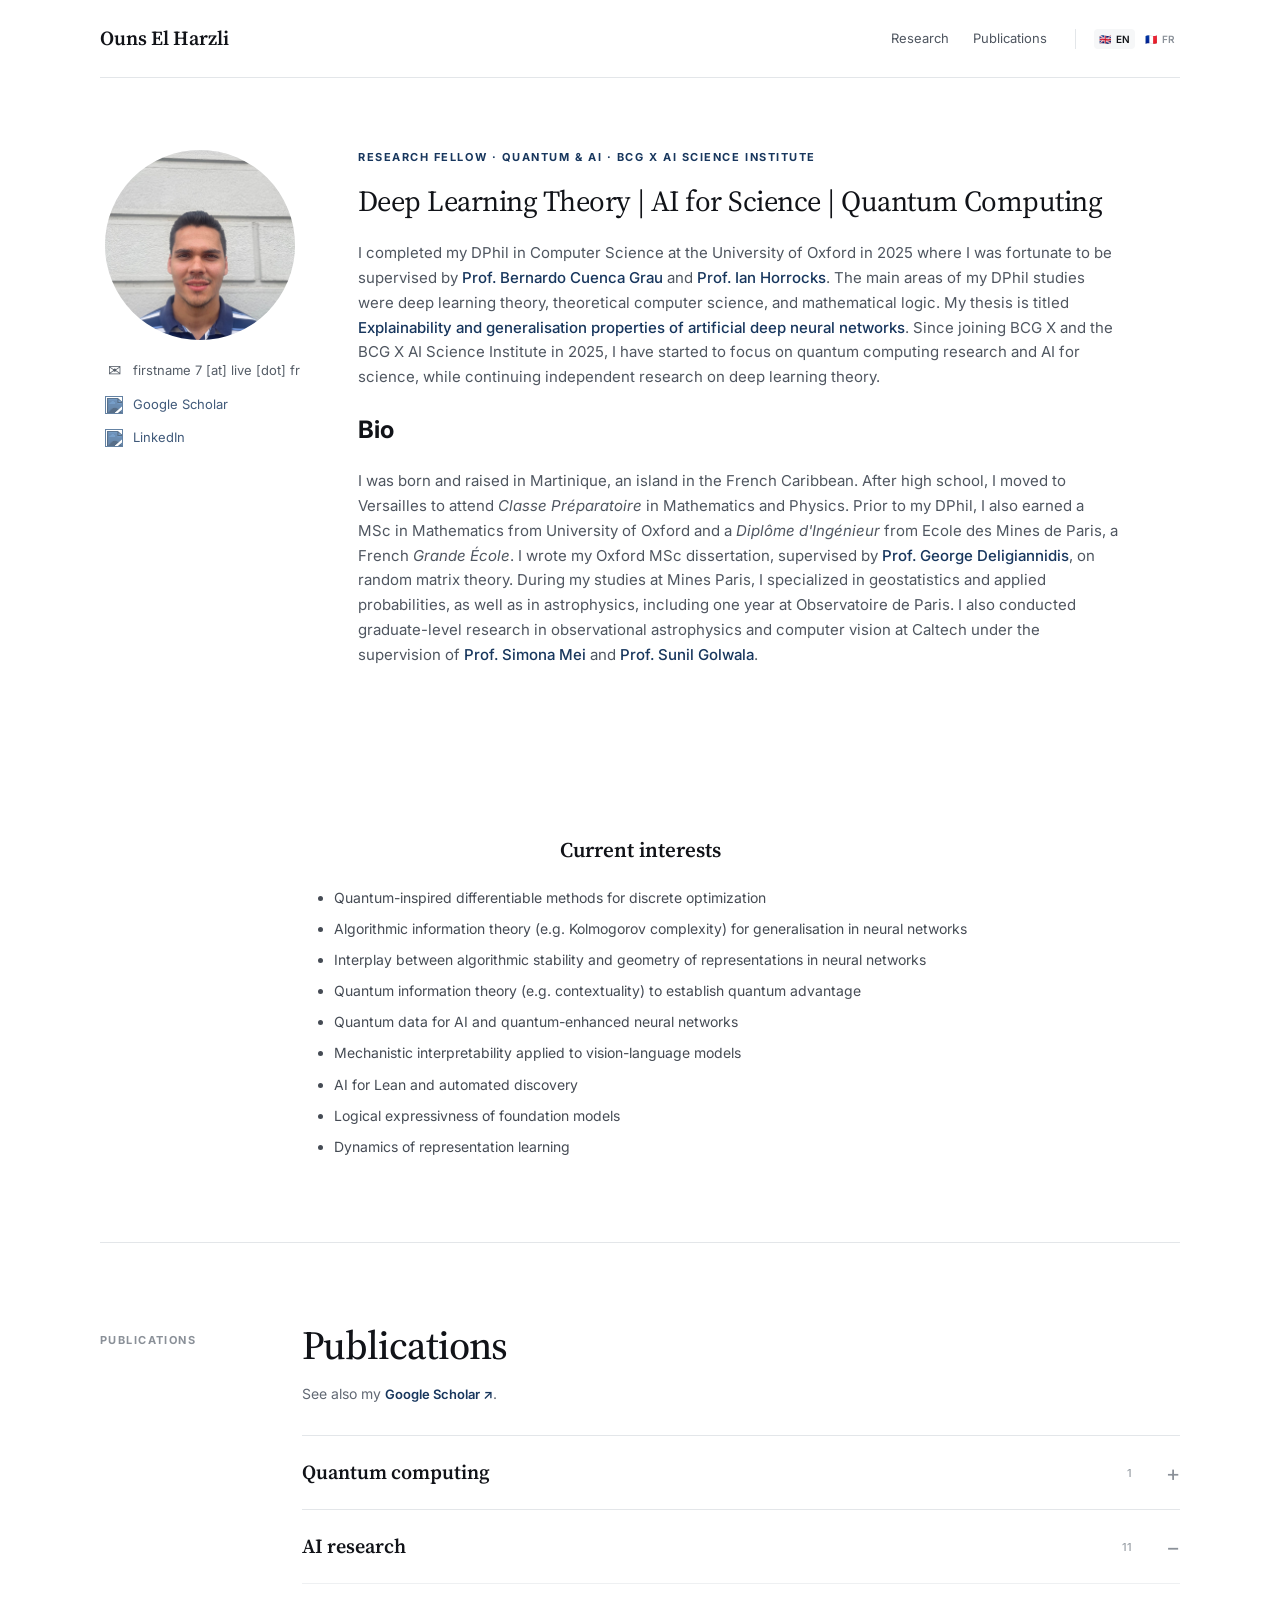
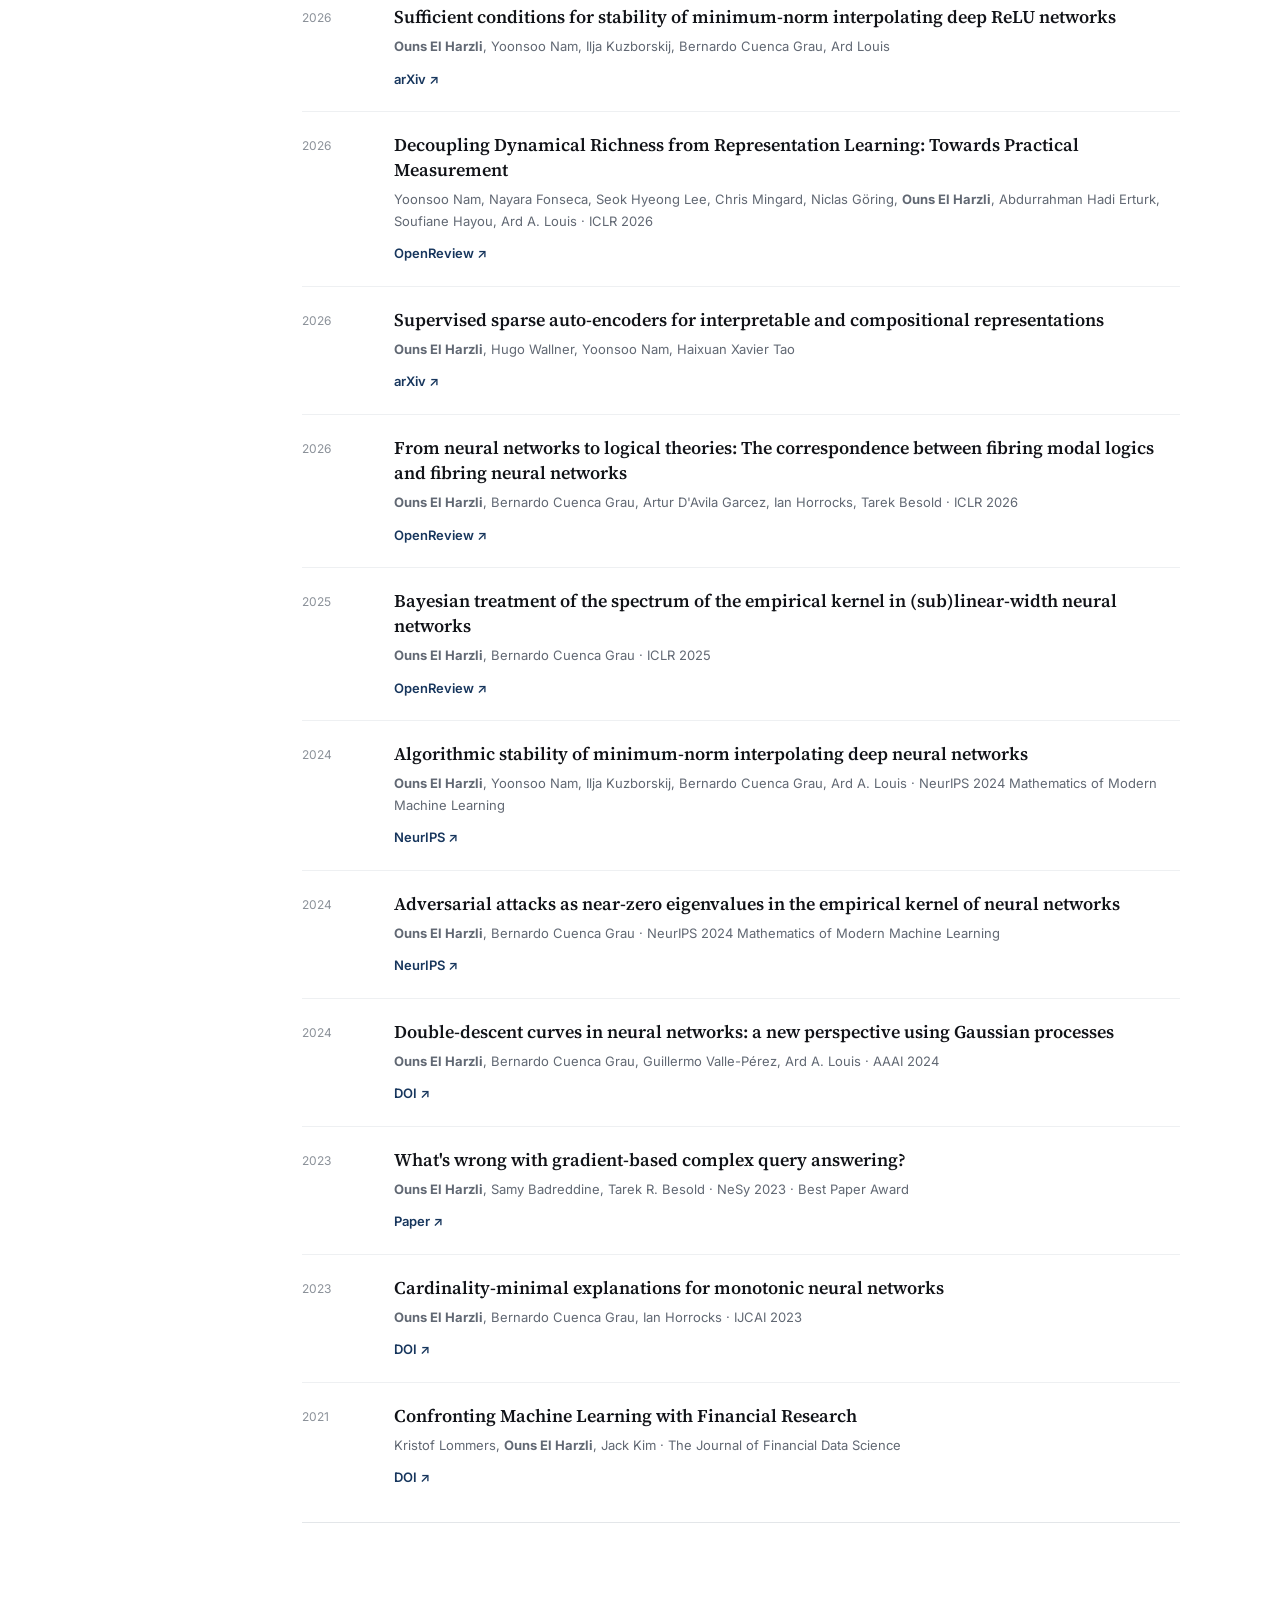
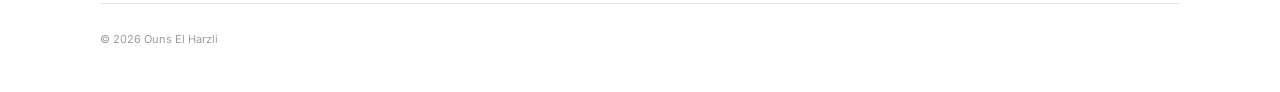
==== index.html @ 4c629fa9 "Rename index_with_bio_section.html to index.html" ====
<!DOCTYPE html>

<html lang="en">
<head>
<meta charset="utf-8"/><meta content="width=device-width,initial-scale=1" name="viewport"/>
<meta content="Ouns El Harzli — research in deep learning theory, AI for science, and quantum computing." name="description"/>
<title>Ouns El Harzli — Research</title>
<link href="https://fonts.googleapis.com" rel="preconnect"/><link crossorigin="" href="https://fonts.gstatic.com" rel="preconnect"/>
<link href="https://fonts.googleapis.com/css2?family=Inter:wght@400;500;600;700&amp;family=Source+Serif+4:opsz,wght@8..60,500;8..60,600&amp;display=swap" rel="stylesheet"/>
<link href="assets/style.css" rel="stylesheet"/>
<style>
/* Small fixes that preserve the existing site layout */
.profile-contact.email-row {
  white-space: nowrap;
}
.profile-contact.email-row span:last-child {
  white-space: nowrap;
}
</style><style>#research.section{border-top:none!important;border-bottom:none!important}
#research{display:block!important;text-align:center}
#research .section-label{display:none}
#research .bucket-block{width:min(760px,100%);margin:0 auto;padding:0;border-top:none!important;border-bottom:none!important}
#research .bucket-block h3{text-align:center;margin-left:auto;margin-right:auto}
#research .bucket-list{display:inline-block;text-align:left;margin-left:auto;margin-right:auto}</style></head>
<body>
<header class="site-header">
<a class="brand" href="#top">Ouns El Harzli</a>
<div class="header-right">
<nav aria-label="Main navigation">
<a data-en="Research" data-fr="Recherche" href="#research">Research</a>
<a data-en="Publications" data-fr="Publications" href="#publications">Publications</a>
</nav>
<div aria-label="Language" class="language-toggle">
<button aria-label="English" class="lang active" data-lang="en">🇬🇧 <span>EN</span></button>
<button aria-label="Français" class="lang" data-lang="fr">🇫🇷 <span>FR</span></button>
</div>
</div>
</header>
<main id="top">
<section class="hero wrap">
<aside class="profile-column">
<figure class="portrait"><img alt="Portrait of Ouns El Harzli" src="assets/profile.jpg"/></figure>
<div aria-label="Contact and profiles" class="profile-links">
<!-- EDIT: replace the placeholder below with your email address. It is plain text, not a link. -->
<div class="profile-contact email-row"><span aria-hidden="true" class="contact-icon">✉</span><span>firstname 7 [at] live [dot] fr</span></div>
<a aria-label="Google Scholar" class="profile-contact" href="https://scholar.google.com/citations?user=SEVJwAkAAAAJ&amp;hl=en" rel="noopener" target="_blank">
<img alt="" src="https://upload.wikimedia.org/wikipedia/commons/c/c7/Google_Scholar_logo.svg"/><span>Google Scholar</span>
</a>
<a aria-label="LinkedIn" class="profile-contact" href="https://www.linkedin.com/in/ouns-el-harzli-82b911133/" rel="noopener" target="_blank">
<img alt="" src="https://upload.wikimedia.org/wikipedia/commons/8/81/LinkedIn_icon.svg"/><span>LinkedIn</span>
</a>
</div>
</aside>
<div class="hero-copy">
<p class="eyebrow" data-en="Research Fellow · Quantum &amp; AI · BCG X AI Science Institute" data-fr="Chercheur · Informatique quantique &amp; IA · BCG X AI Science Institute">Research Fellow · BCG X AI Science Institute</p>
<p class="lead" data-en="Deep Learning Theory | AI for Science | Quantum Computing" data-fr="Théorie des réseaux de neurones artificiels | IA scientifique | Informatique quantique">Research in deep learning theory, AI for science, and quantum computing.</p>
<p data-en="I completed my DPhil in Computer Science at the University of Oxford in 2025 where I was fortunate to be supervised by  &lt;a href='https://www.cs.ox.ac.uk/people/bernardo.cuencagrau/' target='_blank' rel='noopener'&gt;Prof. Bernardo Cuenca Grau&lt;/a&gt; and &lt;a href='https://www.cs.ox.ac.uk/ian.horrocks/' target='_blank' rel='noopener'&gt;Prof. Ian Horrocks&lt;/a&gt;. The main areas of my DPhil studies were deep learning theory, theoretical computer science, and mathematical logic. My thesis is titled &lt;a href='https://ora.ox.ac.uk/objects/uuid:e111a446-5097-4e60-9961-e91d901b1269' target='_blank' rel='noopener'&gt;Explainability and generalisation properties of artificial deep neural networks&lt;/a&gt;. Since joining BCG X and the BCG X AI Science Institute in 2025, I have started to focus on quantum computing research and AI for science, while continuing independent research on deep learning theory." data-fr="Je suis Ingénieur de l'Ecole des Mines de Paris et docteur en informatique théorique de l'université d'Oxford, où mes recherches ont porté sur la théorie de l'appprentissage profond, la complexité algorithmique et la logique mathématique, sous la direction du &lt;a href='https://www.cs.ox.ac.uk/people/bernardo.cuencagrau/' target='_blank' rel='noopener'&gt;Prof. Bernardo Cuenca Grau&lt;/a&gt; et du &lt;a href='https://www.cs.ox.ac.uk/ian.horrocks/' target='_blank' rel='noopener'&gt;Prof. Ian Horrocks&lt;/a&gt;. Ma thèse de doctorat s'intitule &lt;a href='https://ora.ox.ac.uk/objects/uuid:e111a446-5097-4e60-9961-e91d901b1269' target='_blank' rel='noopener'&gt;&lt;em&gt;Explainability and generalisation properties of artificial deep neural networks&lt;/em&gt;&lt;/a&gt;. Depuis que j'ai rejoint BCG X et le BCG X AI Science Institute en 2025, mes recherches se concentrent sur l'informatique quantique et l'intelligence artificielle scientifique, tout en poursuivant indépendamment des travaux en théorie des réseaux de neurones artificiels.">I completed my DPhil in Computer Science at the University of Oxford in 2025 where I was fortunate to be supervised by  <a href="https://www.cs.ox.ac.uk/people/bernardo.cuencagrau/" rel="noopener" target="_blank">Prof. Bernardo Cuenca Grau</a> and <a href="https://www.cs.ox.ac.uk/ian.horrocks/" rel="noopener" target="_blank">Prof. Ian Horrocks</a>. The main areas of my DPhil studies were deep learning theory, theoretical computer science, and mathematical logic. My thesis is titled <a href="https://ora.ox.ac.uk/objects/uuid:e111a446-5097-4e60-9961-e91d901b1269" rel="noopener" target="_blank">Explainability and generalisation properties of artificial deep neural networks</a>. Since joining BCG X and the BCG X AI Science Institute in 2025, I have started to focus on quantum computing research and AI for science, while continuing independent research on deep learning theory.</p><h2 data-en="Bio" data-fr="Bio">Bio</h2><p data-en="I was born and raised in Martinique, an island in the French Caribbean. After high school, I moved to Versailles to attend &lt;em&gt;Classe Préparatoire&lt;/em&gt; in Mathematics and Physics. Prior to my DPhil, I also earned a MSc in Mathematics from University of Oxford and a &lt;em&gt;Diplôme d'Ingénieur&lt;/em&gt; from Ecole des Mines de Paris, a French &lt;em&gt;Grande École&lt;/em&gt;. I wrote my Oxford MSc dissertation, supervised by &lt;a href='https://ziorzis.github.io/' target='_blank' rel='noopener'&gt;Prof. George Deligiannidis&lt;/a&gt;, on random matrix theory. During my studies at Mines Paris, I specialized in geostatistics and applied probabilities, as well as in astrophysics, including one year at Observatoire de Paris. I also conducted graduate-level research in observational astrophysics and computer vision at Caltech under the supervision of &lt;a href='https://inspirehep.net/authors/1025346' target='_blank' rel='noopener'&gt;Prof. Simona Mei&lt;/a&gt; and &lt;a href='https://www.pma.caltech.edu/people/sunil-golwala' target='_blank' rel='noopener'&gt;Prof. Sunil Golwala&lt;/a&gt;." data-fr="Je suis né et j'ai grandi en Martinique. Après le bac, j'ai quitté la Martinique pour Versailles où je suis passé par la classe préparatoire MP* (Mathématiques-Physique) du Lycée Sainte-Geneviève, menant à mon admission à l'Ecole des Mines de Paris. Avant mes études de doctorat, j'ai également obtenu un master en mathématiques de l'université d'Oxford. Ma dissertation de master, écrite sous la supervision du &lt;a href='https://ziorzis.github.io/' target='_blank' rel='noopener'&gt;Prof. George Deligiannidis&lt;/a&gt;, portait sur la théorie des matrices aléatoires. Pendant mes études aux Mines, je me suis spécialisé en géostatistique et probabilités appliquées, ainsi qu'en astrophysique, au cours d'une année à l'Observatoire de Paris. J'ai également effectué un semestre de recherche en astrophysique observationnelle et vision par ordinateur sous la supervision du &lt;a href='https://inspirehep.net/authors/1025346' target='_blank' rel='noopener'&gt;Prof. Simona Mei&lt;/a&gt; et du &lt;a href='https://www.pma.caltech.edu/people/sunil-golwala' target='_blank' rel='noopener'&gt;Prof. Sunil Golwala&lt;/a&gt;.">Prior to my DPhil, I earned a MSc in Mathematics from University of Oxford and a <em>Diplôme d'Ingénieur</em> from Ecole des Mines de Paris, a French <em>Grande École</em>, after attending <em>Classe Préparatoire</em> in Mathematics and Physics. I wrote my Oxford MSc dissertation, supervised by <a href="https://ziorzis.github.io/" rel="noopener" target="_blank">Prof. George Deligiannidis</a>, on random matrix theory. During my studies at Mines Paris, I specialized in geostatistics and applied probabilities under the supervision of <a href="http://hans.wackernagel.free.fr/" rel="noopener" target="_blank">Prof. Hans Wackernagel</a>, as well as in astrophysics, including one year at Observatoire de Paris. I also conducted graduate-level research in observational astrophysics and computer vision at Caltech under the supervision of <a href="https://inspirehep.net/authors/1025346" rel="noopener" target="_blank">Prof. Simona Mei</a> and <a href="https://www.pma.caltech.edu/people/sunil-golwala" rel="noopener" target="_blank">Prof. Sunil Golwala</a>.</p>
</div>
</section>
<section class="wrap section" id="research">
<div class="section-label" data-en="Research" data-fr="Recherche">Research</div>
<div class="bucket-block"><h3 data-en="Current interests" data-fr="Intérêts actuels">Current interests</h3>
<!-- EDIT: add/remove <li> items. Put English in data-en and French in data-fr. -->
<ul class="bucket-list"><li data-en="Quantum-inspired differentiable methods for discrete optimization" data-fr="Méthodes différentiables inspirées d'algorithmiques quantiques pour l'optimisation discrète">Differentiable methods for discrete optimization</li><li data-en="Algorithmic information theory (e.g. Kolmogorov complexity) for generalisation in neural networks" data-fr="Théorie algorithmique de l'information (complexité de Kolmogorov) pour la généralisation des réseaux de neurones">Algorithmic information theory (e.g. Kolmogorov complexity) for generalisation in neural networks</li><li data-en="Interplay between algorithmic stability and geometry of representations in neural networks" data-fr="Connexion entre stabilité algorithmique et géometrie des représentations dans les réseaux de neurones">Interplay between algorithmic stability and geometry of representations in neural networks</li><li data-en="Quantum information theory (e.g. contextuality) to establish quantum advantage" data-fr="Théorie quantique de l'information (contextualité) pour établir des avantages quantiques">Quantum information theory (e.g. contextuality) for quantum advantage</li><li data-en="Quantum data for AI and quantum-enhanced neural networks" data-fr="Données quantiques pour l'IA et réseaux de neurones quantiques">Quantum data for AI and quantum-enhanced neural networks</li><li data-en="Mechanistic interpretability applied to vision-language models" data-fr="Interprétabilité mécanistique appliquée aux modèles de vision-langage">Mechanistic interpretability applied to vision models</li><li data-en="AI for Lean and automated discovery" data-fr="IA pour le langage Lean et automatisation de la recherche">AI for Lean and automated discovery</li><li data-en="Logical expressivness of foundation models" data-fr="Expressivité logique des modèles de fondation">Logical expressivness of foundation models</li><li data-en="Dynamics of representation learning" data-fr="Dynamique de l'apprentissage des représentations">Dynamics of representation learning</li></ul>
</div>
</section>
<section class="wrap section" id="publications">
<div class="section-label" data-en="Publications" data-fr="Publications">Publications</div>
<div class="section-body">
<h2 data-en="Publications" data-fr="Publications">Publications</h2>
<p class="section-note"><span data-en="See also my" data-fr="Consulter mon">Grouped into quantum computing and AI research. The complete and most current record is on</span> <a href="https://scholar.google.com/citations?user=SEVJwAkAAAAJ&amp;hl=en" rel="noopener" target="_blank">Google Scholar ↗</a>.</p>
<details class="pub-group"><summary><span data-en="Quantum computing" data-fr="Informatique quantique">Quantum computing</span><span class="count">1</span></summary><div class="pubs"><article class="pub"><div class="year">2026</div><div><h3>Towards solving industrial integer linear programs with decoded quantum interferometry</h3><p>Francesc Sabater, <strong>Ouns El Harzli</strong>, Geert-Jan Besjes, Marvin Erdmann, Johannes Klepsch, Jonas Hiltrop, Jean-François Bobier, Yudong Cao, Carlos A. Riofrío · Quantum Science &amp; Technology</p><a href="https://doi.org/10.1088/2058-9565/ae65d8" target="_blank">DOI ↗</a></div></article></div></details><details class="pub-group" open=""><summary><span data-en="AI research" data-fr="Intelligence artificielle">AI research</span><span class="count">11</span></summary><div class="pubs"><article class="pub"><div class="year">2026</div><div><h3>Sufficient conditions for stability of minimum-norm interpolating deep ReLU networks</h3><p><strong>Ouns El Harzli</strong>, Yoonsoo Nam, Ilja Kuzborskij, Bernardo Cuenca Grau, Ard Louis</p><a href="https://arxiv.org/abs/2602.13910" target="_blank">arXiv ↗</a></div></article><article class="pub"><div class="year">2026</div><div><h3>Decoupling Dynamical Richness from Representation Learning: Towards Practical Measurement</h3><p>Yoonsoo Nam, Nayara Fonseca, Seok Hyeong Lee, Chris Mingard, Niclas Göring, <strong>Ouns El Harzli</strong>, Abdurrahman Hadi Erturk, Soufiane Hayou, Ard A. Louis · ICLR 2026</p><a href="https://openreview.net/forum?id=7Mbz5uSf2J" target="_blank">OpenReview ↗</a></div></article><article class="pub"><div class="year">2026</div><div><h3>Supervised sparse auto-encoders for interpretable and compositional representations</h3><p><strong>Ouns El Harzli</strong>, Hugo Wallner, Yoonsoo Nam, Haixuan Xavier Tao</p><a href="https://arxiv.org/abs/2602.00924" target="_blank">arXiv ↗</a></div></article><article class="pub"><div class="year">2026</div><div><h3>From neural networks to logical theories: The correspondence between fibring modal logics and fibring neural networks</h3><p><strong>Ouns El Harzli</strong>, Bernardo Cuenca Grau, Artur D'Avila Garcez, Ian Horrocks, Tarek Besold · ICLR 2026</p><a href="https://openreview.net/forum?id=P1iAEhonhY" target="_blank">OpenReview ↗</a></div></article><article class="pub"><div class="year">2025</div><div><h3>Bayesian treatment of the spectrum of the empirical kernel in (sub)linear-width neural networks</h3><p><strong>Ouns El Harzli</strong>, Bernardo Cuenca Grau · ICLR 2025</p><a href="https://openreview.net/forum?id=O6znYvxC1U" target="_blank">OpenReview ↗</a></div></article><article class="pub"><div class="year">2024</div><div><h3>Algorithmic stability of minimum-norm interpolating deep neural networks</h3><p><strong>Ouns El Harzli</strong>, Yoonsoo Nam, Ilja Kuzborskij, Bernardo Cuenca Grau, Ard A. Louis · NeurIPS 2024 Mathematics of Modern Machine Learning</p><a href="https://neurips.cc/virtual/2024/103497" target="_blank">NeurIPS ↗</a></div></article><article class="pub"><div class="year">2024</div><div><h3>Adversarial attacks as near-zero eigenvalues in the empirical kernel of neural networks</h3><p><strong>Ouns El Harzli</strong>, Bernardo Cuenca Grau · NeurIPS 2024 Mathematics of Modern Machine Learning</p><a href="https://neurips.cc/virtual/2024/103472" target="_blank">NeurIPS ↗</a></div></article><article class="pub"><div class="year">2024</div><div><h3>Double-descent curves in neural networks: a new perspective using Gaussian processes</h3><p><strong>Ouns El Harzli</strong>, Bernardo Cuenca Grau, Guillermo Valle-Pérez, Ard A. Louis · AAAI 2024</p><a href="https://doi.org/10.1609/aaai.v38i10.29071" target="_blank">DOI ↗</a></div></article><article class="pub"><div class="year">2023</div><div><h3>What's wrong with gradient-based complex query answering?</h3><p><strong>Ouns El Harzli</strong>, Samy Badreddine, Tarek R. Besold · NeSy 2023 · Best Paper Award</p><a href="https://ceur-ws.org/Vol-3432/paper2.pdf" target="_blank">Paper ↗</a></div></article><article class="pub"><div class="year">2023</div><div><h3>Cardinality-minimal explanations for monotonic neural networks</h3><p><strong>Ouns El Harzli</strong>, Bernardo Cuenca Grau, Ian Horrocks · IJCAI 2023</p><a href="https://doi.org/10.24963/ijcai.2023/409" target="_blank">DOI ↗</a></div></article><article class="pub"><div class="year">2021</div><div><h3>Confronting Machine Learning with Financial Research</h3><p>Kristof Lommers, <strong>Ouns El Harzli</strong>, Jack Kim · The Journal of Financial Data Science</p><a href="https://doi.org/10.3905/jfds.2021.1.068" target="_blank">DOI ↗</a></div></article></div></details></div>
</section>
</main>
<footer class="wrap"><span>© <span id="year"></span> Ouns El Harzli</span></footer>
<script>
const buttons=document.querySelectorAll('.lang');
function setLanguage(lang){document.documentElement.lang=lang;document.querySelectorAll('[data-'+lang+']').forEach(el=>{el.innerHTML=el.getAttribute('data-'+lang)});buttons.forEach(b=>b.classList.toggle('active',b.dataset.lang===lang));localStorage.setItem('site-language',lang)}
buttons.forEach(b=>b.addEventListener('click',()=>setLanguage(b.dataset.lang)));
setLanguage(localStorage.getItem('site-language')||'en');
document.getElementById('year').textContent=new Date().getFullYear();
</script>
</body></html>
---- assets/style.css ----
:root{--ink:#111318;--muted:#616873;--line:#e3e6e9;--soft:#f6f7f8;--accent:#17365d;--max:1080px}*{box-sizing:border-box}html{scroll-behavior:smooth}body{margin:0;background:#fff;color:var(--ink);font-family:Inter,system-ui,-apple-system,BlinkMacSystemFont,"Segoe UI",sans-serif;line-height:1.65;-webkit-font-smoothing:antialiased}a{color:inherit;text-decoration:none}.wrap{width:min(calc(100% - 48px),var(--max));margin:0 auto}.site-header{min-height:78px;width:min(calc(100% - 48px),var(--max));margin:auto;display:flex;align-items:center;justify-content:space-between;border-bottom:1px solid var(--line)}.brand{font-family:"Source Serif 4",Georgia,serif;font-size:20px;font-weight:600}.header-right,.site-header nav,.language-toggle{display:flex;align-items:center}.header-right{gap:28px}.site-header nav{gap:24px}.site-header nav a{font-size:13px;color:#4f5660}.language-toggle{gap:5px;border-left:1px solid var(--line);padding-left:18px}.lang{border:0;background:transparent;padding:4px 5px;font:600 10px Inter;color:#8b9199;cursor:pointer;border-radius:4px}.lang span{margin-left:2px}.lang.active{background:var(--soft);color:var(--ink)}.hero{display:grid;grid-template-columns:200px minmax(0,1fr);gap:58px;align-items:start;padding:72px 0 86px}.profile-column{display:flex;flex-direction:column;align-items:center}.portrait{margin:0;width:190px;height:190px;border-radius:50%;overflow:hidden;background:var(--soft)}.portrait img{width:100%;height:100%;object-fit:cover;object-position:50% 64%;display:block}.profile-links{margin-top:18px;width:190px;display:flex;flex-direction:column;align-items:flex-start;gap:8px}.profile-contact{display:flex;align-items:center;gap:10px;min-height:25px;font-size:13px;color:var(--accent);opacity:.82;transition:opacity .15s ease}.profile-contact:hover{opacity:1}.profile-contact img{width:18px;height:18px;object-fit:contain;display:block;filter:grayscale(1) brightness(.42) sepia(1) hue-rotate(171deg) saturate(2.2)}.contact-icon{width:18px;display:inline-flex;justify-content:center;font-size:16px;font-family:Georgia,serif}.email-row{color:#555d67;opacity:1}..hero-copy{padding-top:11px}.eyebrow{font-size:11px;line-height:1.3;text-transform:uppercase;letter-spacing:.14em;font-weight:700;color:var(--accent);margin:0 0 18px}.lead{font-family:"Source Serif 4",Georgia,serif;font-size:29px;line-height:1.35;letter-spacing:-.018em;margin:0 0 20px;max-width:760px}.hero-copy>p:not(.eyebrow):not(.lead){font-size:15px;color:#4f5660;max-width:760px;margin:0}.hero-copy p a{color:var(--accent);font-weight:500}.section{display:grid;grid-template-columns:150px minmax(0,1fr);gap:52px;padding:80px 0;border-top:1px solid var(--line)}.section-label{font-size:11px;text-transform:uppercase;letter-spacing:.13em;font-weight:700;color:#8a9098;padding-top:8px}.section-body h2{font-family:"Source Serif 4",Georgia,serif;font-size:40px;line-height:1.12;font-weight:500;letter-spacing:-.025em;margin:0 0 24px}.intro{font-family:"Source Serif 4",Georgia,serif;font-size:21px;line-height:1.55;max-width:760px;margin:0 0 38px;color:#2d3239}.bucket-block{padding:28px 0;border-top:1px solid var(--line)}.bucket-block:last-child{border-bottom:1px solid var(--line)}.bucket-block h3{font-family:"Source Serif 4",Georgia,serif;font-size:21px;font-weight:600;margin:0 0 14px}.bucket-list{margin:0;padding-left:21px;color:#454b54}.bucket-list li{padding:4px 0;font-size:14px}.section-note{font-size:14px;color:var(--muted);margin:-10px 0 30px}.pub-group{border-top:1px solid var(--line)}.pub-group:last-child{border-bottom:1px solid var(--line)}.pub-group summary{list-style:none;cursor:pointer;display:flex;align-items:center;justify-content:space-between;padding:20px 0;font-family:"Source Serif 4",Georgia,serif;font-size:20px;font-weight:600}.pub-group summary::-webkit-details-marker{display:none}.pub-group summary:after{content:'+';font:400 22px Inter;color:#8b9199;margin-left:18px}.pub-group[open] summary:after{content:'−'}.pub-group .count{margin-left:auto;margin-right:16px;font:500 11px Inter;color:#9aa0a7}.pub-group .pubs{padding:0 0 12px}.pub{display:grid;grid-template-columns:68px 1fr;gap:24px;padding:20px 0;border-top:1px solid #eef0f2}.year{font-size:12px;color:#8b9199;padding-top:4px}.pub h3{font-family:"Source Serif 4",Georgia,serif;font-size:18px;line-height:1.4;font-weight:600;margin:0 0 7px}.pub p{font-size:13px;color:var(--muted);margin:0 0 7px}.pub a,.section-note a{font-size:13px;font-weight:600;color:var(--accent)}.timeline>div{display:grid;grid-template-columns:120px 1fr;column-gap:24px;padding:21px 0;border-top:1px solid var(--line)}.timeline>div:last-child{border-bottom:1px solid var(--line)}.timeline time{font-size:12px;color:#8b9199;padding-top:4px}.timeline h3{font-family:"Source Serif 4",Georgia,serif;font-size:19px;font-weight:600;margin:0}.timeline p{grid-column:2;font-size:13px;color:var(--muted);margin:3px 0 0}.muted{font-size:13px;color:var(--muted);max-width:730px;margin:28px 0 0}footer{border-top:1px solid var(--line);padding:26px 0 44px;font-size:11px;color:#989da4}@media(max-width:800px){.wrap,.site-header{width:min(calc(100% - 32px),var(--max))}.header-right{gap:16px}.site-header nav{gap:14px}.hero{grid-template-columns:160px 1fr;padding:58px 0 68px;gap:38px}.portrait{width:155px;height:155px}.profile-links{width:auto}.lead{font-size:24px}.section{grid-template-columns:1fr;gap:20px;padding:58px 0}.section-label{padding:0}.section-body h2{font-size:34px}}@media(max-width:620px){.site-header{min-height:68px}.site-header nav{display:none}.header-right{gap:0}.language-toggle{border:0;padding:0}.hero{grid-template-columns:1fr;padding-top:42px}.profile-column{align-items:flex-start}.portrait{width:150px;height:150px}.profile-links{width:auto}.hero-copy{padding-top:8px}.pub{grid-template-columns:1fr;gap:4px}.timeline>div{grid-template-columns:1fr}.timeline p{grid-column:1}.pub-group summary{font-size:18px}}
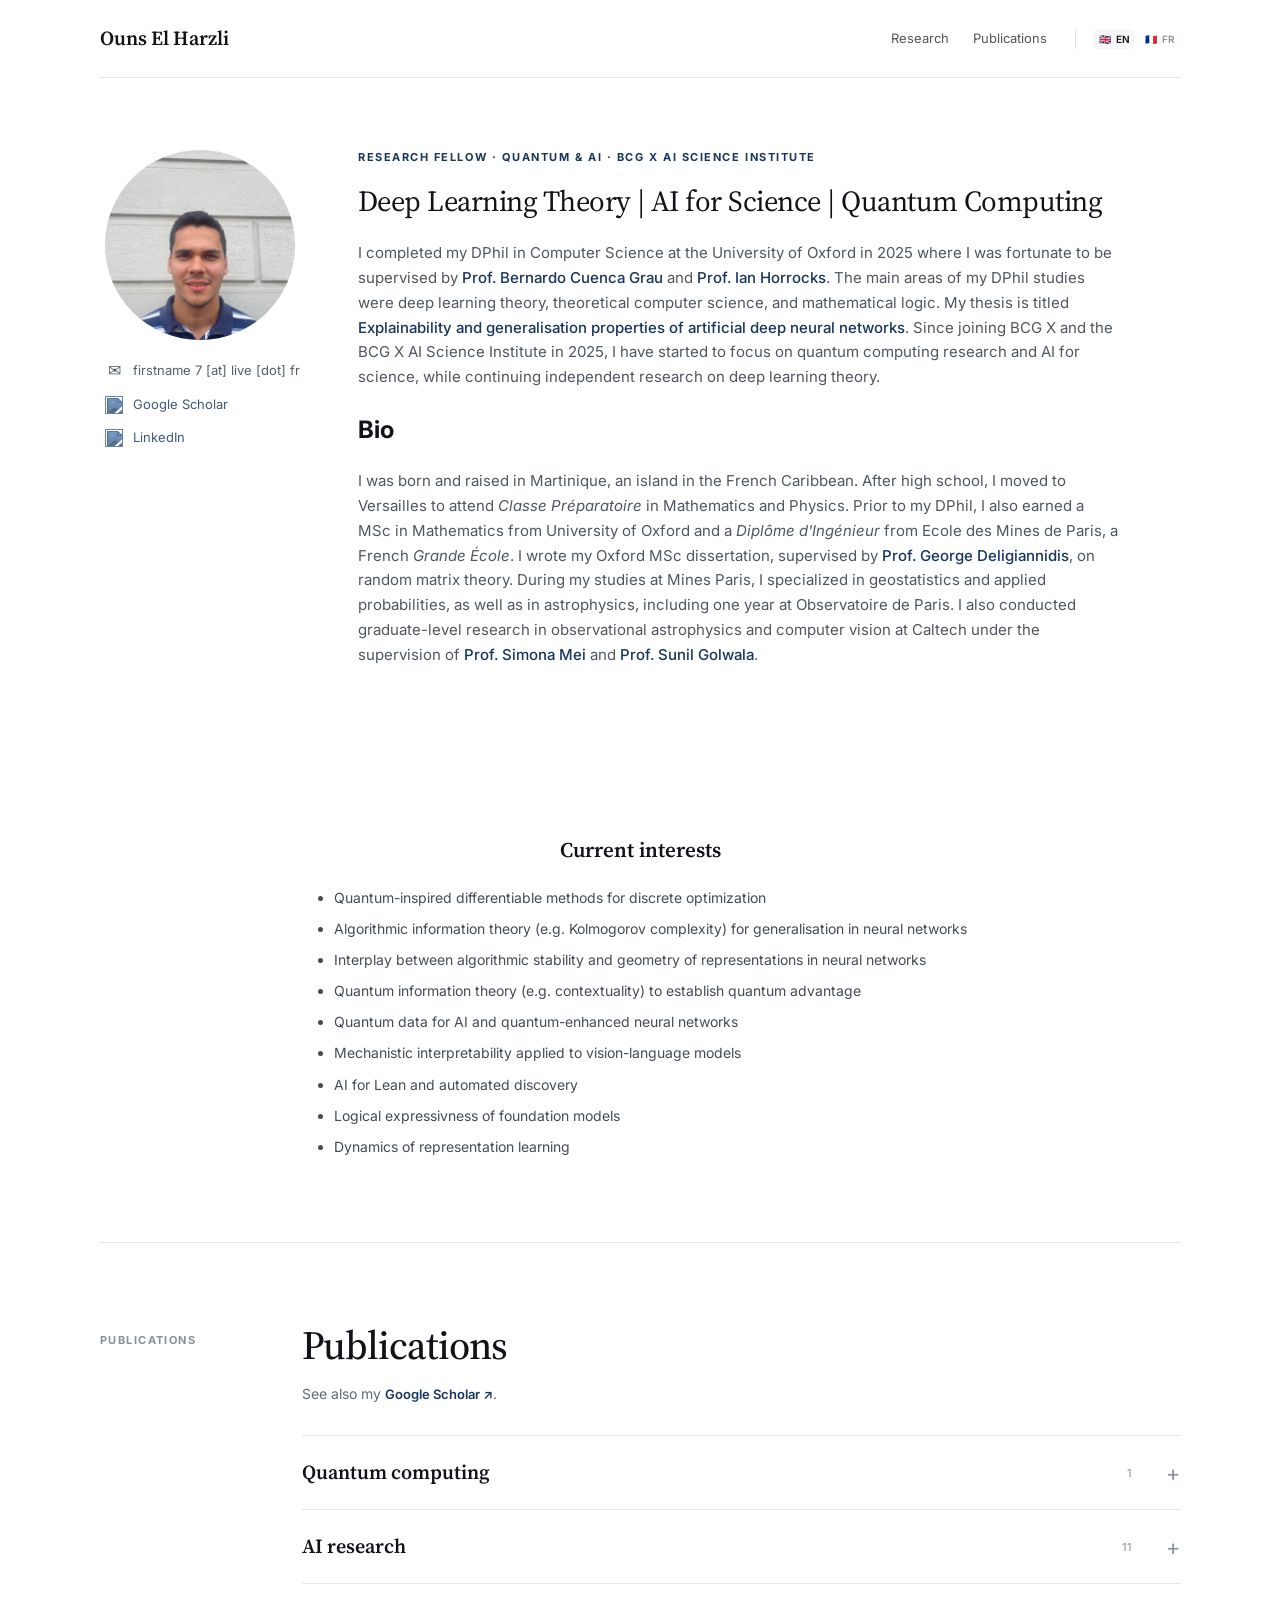
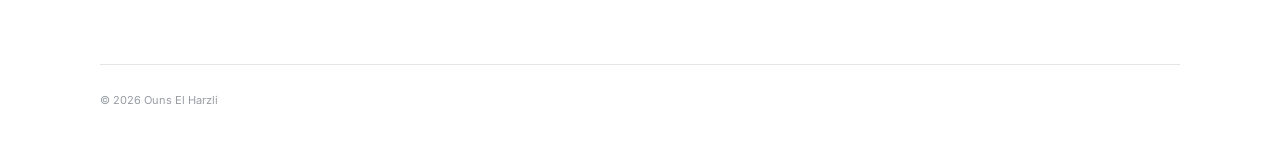
==== commit bb277c56: "Update publications section in index.html" ====
--- a/index.html
+++ b/index.html
@@ -69,7 +69,7 @@
 <div class="section-body">
 <h2 data-en="Publications" data-fr="Publications">Publications</h2>
 <p class="section-note"><span data-en="See also my" data-fr="Consulter mon">Grouped into quantum computing and AI research. The complete and most current record is on</span> <a href="https://scholar.google.com/citations?user=SEVJwAkAAAAJ&amp;hl=en" rel="noopener" target="_blank">Google Scholar ↗</a>.</p>
-<details class="pub-group"><summary><span data-en="Quantum computing" data-fr="Informatique quantique">Quantum computing</span><span class="count">1</span></summary><div class="pubs"><article class="pub"><div class="year">2026</div><div><h3>Towards solving industrial integer linear programs with decoded quantum interferometry</h3><p>Francesc Sabater, <strong>Ouns El Harzli</strong>, Geert-Jan Besjes, Marvin Erdmann, Johannes Klepsch, Jonas Hiltrop, Jean-François Bobier, Yudong Cao, Carlos A. Riofrío · Quantum Science &amp; Technology</p><a href="https://doi.org/10.1088/2058-9565/ae65d8" target="_blank">DOI ↗</a></div></article></div></details><details class="pub-group" open=""><summary><span data-en="AI research" data-fr="Intelligence artificielle">AI research</span><span class="count">11</span></summary><div class="pubs"><article class="pub"><div class="year">2026</div><div><h3>Sufficient conditions for stability of minimum-norm interpolating deep ReLU networks</h3><p><strong>Ouns El Harzli</strong>, Yoonsoo Nam, Ilja Kuzborskij, Bernardo Cuenca Grau, Ard Louis</p><a href="https://arxiv.org/abs/2602.13910" target="_blank">arXiv ↗</a></div></article><article class="pub"><div class="year">2026</div><div><h3>Decoupling Dynamical Richness from Representation Learning: Towards Practical Measurement</h3><p>Yoonsoo Nam, Nayara Fonseca, Seok Hyeong Lee, Chris Mingard, Niclas Göring, <strong>Ouns El Harzli</strong>, Abdurrahman Hadi Erturk, Soufiane Hayou, Ard A. Louis · ICLR 2026</p><a href="https://openreview.net/forum?id=7Mbz5uSf2J" target="_blank">OpenReview ↗</a></div></article><article class="pub"><div class="year">2026</div><div><h3>Supervised sparse auto-encoders for interpretable and compositional representations</h3><p><strong>Ouns El Harzli</strong>, Hugo Wallner, Yoonsoo Nam, Haixuan Xavier Tao</p><a href="https://arxiv.org/abs/2602.00924" target="_blank">arXiv ↗</a></div></article><article class="pub"><div class="year">2026</div><div><h3>From neural networks to logical theories: The correspondence between fibring modal logics and fibring neural networks</h3><p><strong>Ouns El Harzli</strong>, Bernardo Cuenca Grau, Artur D'Avila Garcez, Ian Horrocks, Tarek Besold · ICLR 2026</p><a href="https://openreview.net/forum?id=P1iAEhonhY" target="_blank">OpenReview ↗</a></div></article><article class="pub"><div class="year">2025</div><div><h3>Bayesian treatment of the spectrum of the empirical kernel in (sub)linear-width neural networks</h3><p><strong>Ouns El Harzli</strong>, Bernardo Cuenca Grau · ICLR 2025</p><a href="https://openreview.net/forum?id=O6znYvxC1U" target="_blank">OpenReview ↗</a></div></article><article class="pub"><div class="year">2024</div><div><h3>Algorithmic stability of minimum-norm interpolating deep neural networks</h3><p><strong>Ouns El Harzli</strong>, Yoonsoo Nam, Ilja Kuzborskij, Bernardo Cuenca Grau, Ard A. Louis · NeurIPS 2024 Mathematics of Modern Machine Learning</p><a href="https://neurips.cc/virtual/2024/103497" target="_blank">NeurIPS ↗</a></div></article><article class="pub"><div class="year">2024</div><div><h3>Adversarial attacks as near-zero eigenvalues in the empirical kernel of neural networks</h3><p><strong>Ouns El Harzli</strong>, Bernardo Cuenca Grau · NeurIPS 2024 Mathematics of Modern Machine Learning</p><a href="https://neurips.cc/virtual/2024/103472" target="_blank">NeurIPS ↗</a></div></article><article class="pub"><div class="year">2024</div><div><h3>Double-descent curves in neural networks: a new perspective using Gaussian processes</h3><p><strong>Ouns El Harzli</strong>, Bernardo Cuenca Grau, Guillermo Valle-Pérez, Ard A. Louis · AAAI 2024</p><a href="https://doi.org/10.1609/aaai.v38i10.29071" target="_blank">DOI ↗</a></div></article><article class="pub"><div class="year">2023</div><div><h3>What's wrong with gradient-based complex query answering?</h3><p><strong>Ouns El Harzli</strong>, Samy Badreddine, Tarek R. Besold · NeSy 2023 · Best Paper Award</p><a href="https://ceur-ws.org/Vol-3432/paper2.pdf" target="_blank">Paper ↗</a></div></article><article class="pub"><div class="year">2023</div><div><h3>Cardinality-minimal explanations for monotonic neural networks</h3><p><strong>Ouns El Harzli</strong>, Bernardo Cuenca Grau, Ian Horrocks · IJCAI 2023</p><a href="https://doi.org/10.24963/ijcai.2023/409" target="_blank">DOI ↗</a></div></article><article class="pub"><div class="year">2021</div><div><h3>Confronting Machine Learning with Financial Research</h3><p>Kristof Lommers, <strong>Ouns El Harzli</strong>, Jack Kim · The Journal of Financial Data Science</p><a href="https://doi.org/10.3905/jfds.2021.1.068" target="_blank">DOI ↗</a></div></article></div></details></div>
+<details class="pub-group"><summary><span data-en="Quantum computing" data-fr="Informatique quantique">Quantum computing</span><span class="count">1</span></summary><div class="pubs"><article class="pub"><div class="year">2026</div><div><h3>Towards solving industrial integer linear programs with decoded quantum interferometry</h3><p>Francesc Sabater, <strong>Ouns El Harzli</strong>, Geert-Jan Besjes, Marvin Erdmann, Johannes Klepsch, Jonas Hiltrop, Jean-François Bobier, Yudong Cao, Carlos A. Riofrío · Quantum Science &amp; Technology</p><a href="https://doi.org/10.1088/2058-9565/ae65d8" target="_blank">DOI ↗</a></div></article></div></details><details class="pub-group"><summary><span data-en="AI research" data-fr="Intelligence artificielle">AI research</span><span class="count">11</span></summary><div class="pubs"><article class="pub"><div class="year">2026</div><div><h3>Sufficient conditions for stability of minimum-norm interpolating deep ReLU networks</h3><p><strong>Ouns El Harzli</strong>, Yoonsoo Nam, Ilja Kuzborskij, Bernardo Cuenca Grau, Ard Louis</p><a href="https://arxiv.org/abs/2602.13910" target="_blank">arXiv ↗</a></div></article><article class="pub"><div class="year">2026</div><div><h3>Decoupling Dynamical Richness from Representation Learning: Towards Practical Measurement</h3><p>Yoonsoo Nam, Nayara Fonseca, Seok Hyeong Lee, Chris Mingard, Niclas Göring, <strong>Ouns El Harzli</strong>, Abdurrahman Hadi Erturk, Soufiane Hayou, Ard A. Louis · ICLR 2026</p><a href="https://openreview.net/forum?id=7Mbz5uSf2J" target="_blank">OpenReview ↗</a></div></article><article class="pub"><div class="year">2026</div><div><h3>Supervised sparse auto-encoders for interpretable and compositional representations</h3><p><strong>Ouns El Harzli</strong>, Hugo Wallner, Yoonsoo Nam, Haixuan Xavier Tao</p><a href="https://arxiv.org/abs/2602.00924" target="_blank">arXiv ↗</a></div></article><article class="pub"><div class="year">2026</div><div><h3>From neural networks to logical theories: The correspondence between fibring modal logics and fibring neural networks</h3><p><strong>Ouns El Harzli</strong>, Bernardo Cuenca Grau, Artur D'Avila Garcez, Ian Horrocks, Tarek Besold · ICLR 2026</p><a href="https://openreview.net/forum?id=P1iAEhonhY" target="_blank">OpenReview ↗</a></div></article><article class="pub"><div class="year">2025</div><div><h3>Bayesian treatment of the spectrum of the empirical kernel in (sub)linear-width neural networks</h3><p><strong>Ouns El Harzli</strong>, Bernardo Cuenca Grau · ICLR 2025</p><a href="https://openreview.net/forum?id=O6znYvxC1U" target="_blank">OpenReview ↗</a></div></article><article class="pub"><div class="year">2024</div><div><h3>Algorithmic stability of minimum-norm interpolating deep neural networks</h3><p><strong>Ouns El Harzli</strong>, Yoonsoo Nam, Ilja Kuzborskij, Bernardo Cuenca Grau, Ard A. Louis · NeurIPS 2024 Mathematics of Modern Machine Learning</p><a href="https://neurips.cc/virtual/2024/103497" target="_blank">NeurIPS ↗</a></div></article><article class="pub"><div class="year">2024</div><div><h3>Adversarial attacks as near-zero eigenvalues in the empirical kernel of neural networks</h3><p><strong>Ouns El Harzli</strong>, Bernardo Cuenca Grau · NeurIPS 2024 Mathematics of Modern Machine Learning</p><a href="https://neurips.cc/virtual/2024/103472" target="_blank">NeurIPS ↗</a></div></article><article class="pub"><div class="year">2024</div><div><h3>Double-descent curves in neural networks: a new perspective using Gaussian processes</h3><p><strong>Ouns El Harzli</strong>, Bernardo Cuenca Grau, Guillermo Valle-Pérez, Ard A. Louis · AAAI 2024</p><a href="https://doi.org/10.1609/aaai.v38i10.29071" target="_blank">DOI ↗</a></div></article><article class="pub"><div class="year">2023</div><div><h3>What's wrong with gradient-based complex query answering?</h3><p><strong>Ouns El Harzli</strong>, Samy Badreddine, Tarek R. Besold · NeSy 2023 · Best Paper Award</p><a href="https://ceur-ws.org/Vol-3432/paper2.pdf" target="_blank">Paper ↗</a></div></article><article class="pub"><div class="year">2023</div><div><h3>Cardinality-minimal explanations for monotonic neural networks</h3><p><strong>Ouns El Harzli</strong>, Bernardo Cuenca Grau, Ian Horrocks · IJCAI 2023</p><a href="https://doi.org/10.24963/ijcai.2023/409" target="_blank">DOI ↗</a></div></article><article class="pub"><div class="year">2021</div><div><h3>Confronting Machine Learning with Financial Research</h3><p>Kristof Lommers, <strong>Ouns El Harzli</strong>, Jack Kim · The Journal of Financial Data Science</p><a href="https://doi.org/10.3905/jfds.2021.1.068" target="_blank">DOI ↗</a></div></article></div></details></div>
 </section>
 </main>
 <footer class="wrap"><span>© <span id="year"></span> Ouns El Harzli</span></footer>
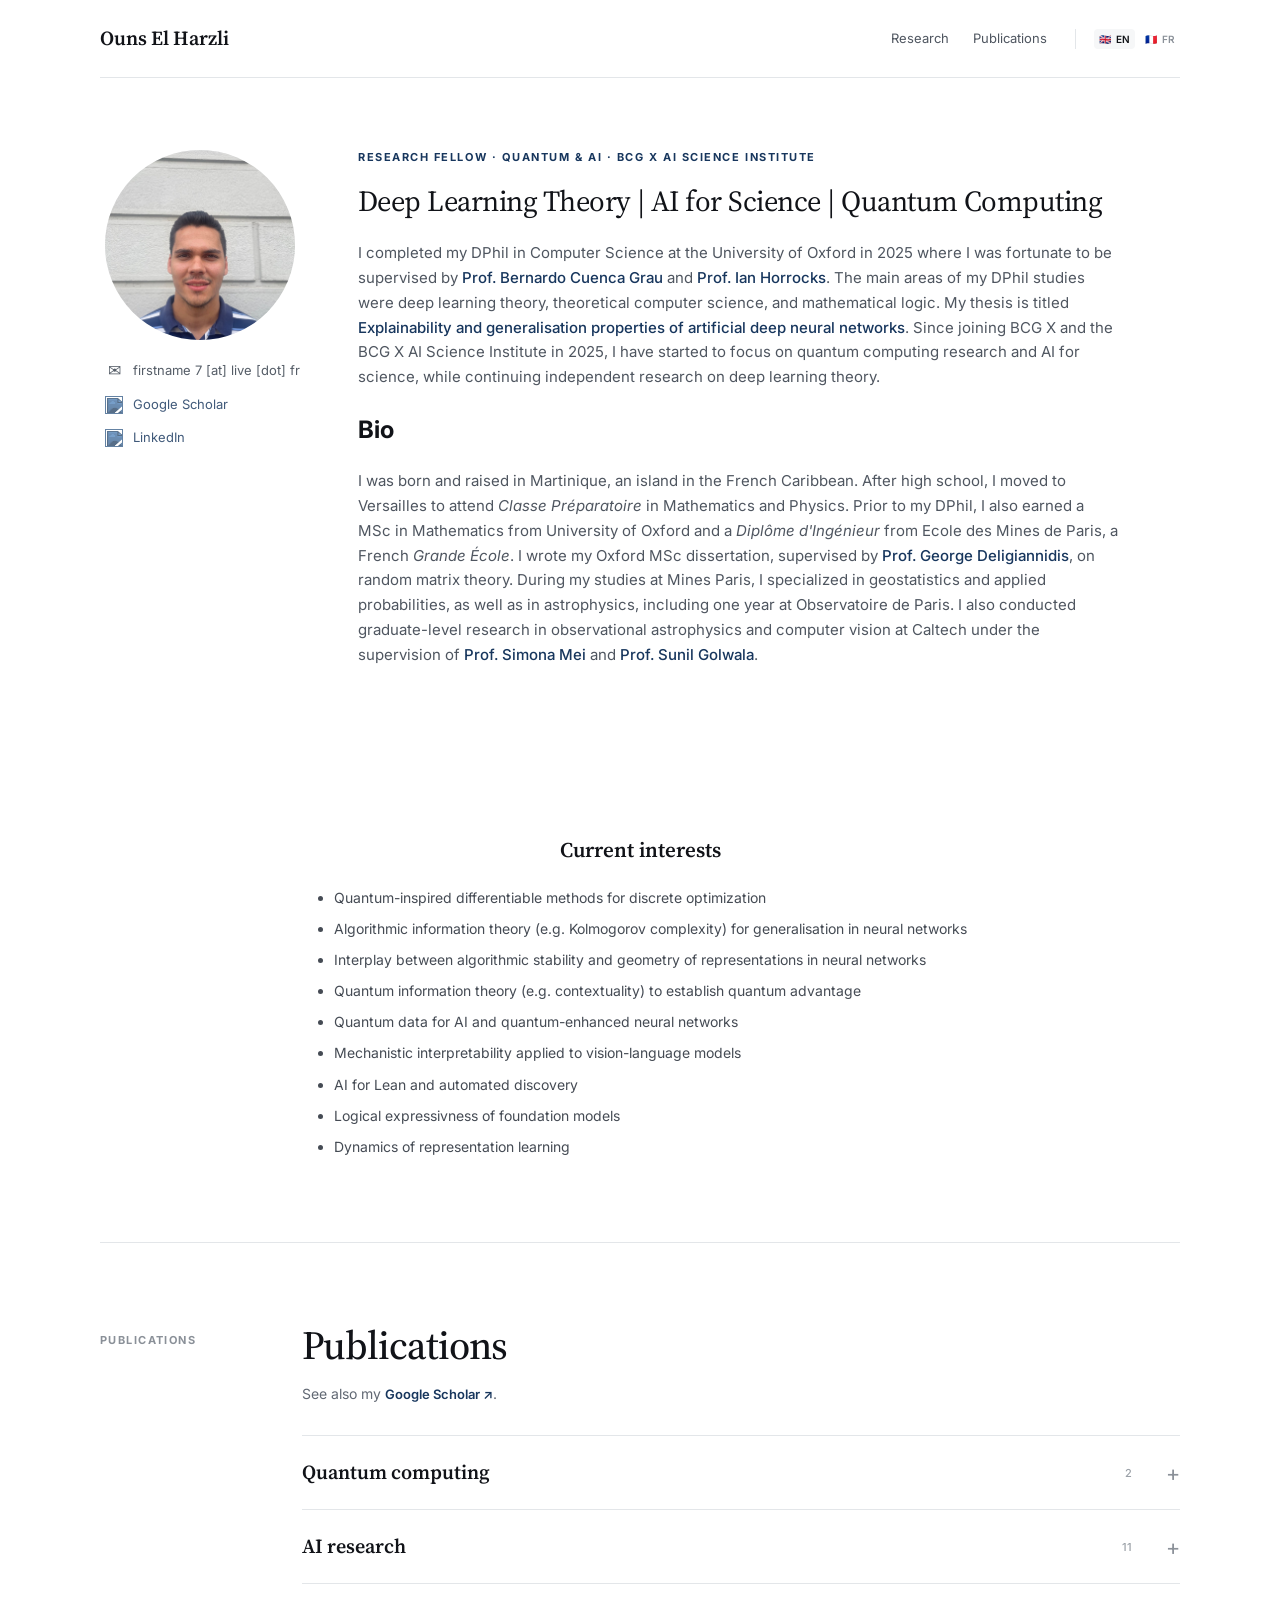
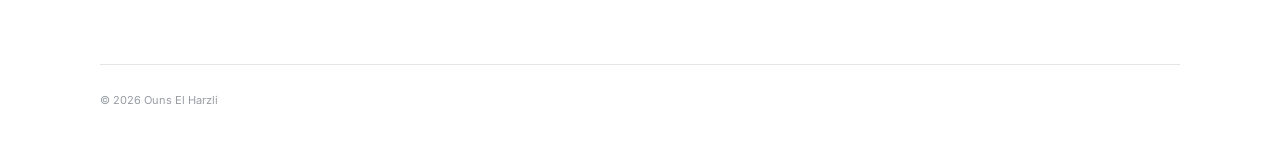
==== commit 5a6de877: "added new publication" ====
--- a/index.html
+++ b/index.html
@@ -69,7 +69,7 @@
 <div class="section-body">
 <h2 data-en="Publications" data-fr="Publications">Publications</h2>
 <p class="section-note"><span data-en="See also my" data-fr="Consulter mon">Grouped into quantum computing and AI research. The complete and most current record is on</span> <a href="https://scholar.google.com/citations?user=SEVJwAkAAAAJ&amp;hl=en" rel="noopener" target="_blank">Google Scholar ↗</a>.</p>
-<details class="pub-group"><summary><span data-en="Quantum computing" data-fr="Informatique quantique">Quantum computing</span><span class="count">1</span></summary><div class="pubs"><article class="pub"><div class="year">2026</div><div><h3>Towards solving industrial integer linear programs with decoded quantum interferometry</h3><p>Francesc Sabater, <strong>Ouns El Harzli</strong>, Geert-Jan Besjes, Marvin Erdmann, Johannes Klepsch, Jonas Hiltrop, Jean-François Bobier, Yudong Cao, Carlos A. Riofrío · Quantum Science &amp; Technology</p><a href="https://doi.org/10.1088/2058-9565/ae65d8" target="_blank">DOI ↗</a></div></article></div></details><details class="pub-group"><summary><span data-en="AI research" data-fr="Intelligence artificielle">AI research</span><span class="count">11</span></summary><div class="pubs"><article class="pub"><div class="year">2026</div><div><h3>Sufficient conditions for stability of minimum-norm interpolating deep ReLU networks</h3><p><strong>Ouns El Harzli</strong>, Yoonsoo Nam, Ilja Kuzborskij, Bernardo Cuenca Grau, Ard Louis</p><a href="https://arxiv.org/abs/2602.13910" target="_blank">arXiv ↗</a></div></article><article class="pub"><div class="year">2026</div><div><h3>Decoupling Dynamical Richness from Representation Learning: Towards Practical Measurement</h3><p>Yoonsoo Nam, Nayara Fonseca, Seok Hyeong Lee, Chris Mingard, Niclas Göring, <strong>Ouns El Harzli</strong>, Abdurrahman Hadi Erturk, Soufiane Hayou, Ard A. Louis · ICLR 2026</p><a href="https://openreview.net/forum?id=7Mbz5uSf2J" target="_blank">OpenReview ↗</a></div></article><article class="pub"><div class="year">2026</div><div><h3>Supervised sparse auto-encoders for interpretable and compositional representations</h3><p><strong>Ouns El Harzli</strong>, Hugo Wallner, Yoonsoo Nam, Haixuan Xavier Tao</p><a href="https://arxiv.org/abs/2602.00924" target="_blank">arXiv ↗</a></div></article><article class="pub"><div class="year">2026</div><div><h3>From neural networks to logical theories: The correspondence between fibring modal logics and fibring neural networks</h3><p><strong>Ouns El Harzli</strong>, Bernardo Cuenca Grau, Artur D'Avila Garcez, Ian Horrocks, Tarek Besold · ICLR 2026</p><a href="https://openreview.net/forum?id=P1iAEhonhY" target="_blank">OpenReview ↗</a></div></article><article class="pub"><div class="year">2025</div><div><h3>Bayesian treatment of the spectrum of the empirical kernel in (sub)linear-width neural networks</h3><p><strong>Ouns El Harzli</strong>, Bernardo Cuenca Grau · ICLR 2025</p><a href="https://openreview.net/forum?id=O6znYvxC1U" target="_blank">OpenReview ↗</a></div></article><article class="pub"><div class="year">2024</div><div><h3>Algorithmic stability of minimum-norm interpolating deep neural networks</h3><p><strong>Ouns El Harzli</strong>, Yoonsoo Nam, Ilja Kuzborskij, Bernardo Cuenca Grau, Ard A. Louis · NeurIPS 2024 Mathematics of Modern Machine Learning</p><a href="https://neurips.cc/virtual/2024/103497" target="_blank">NeurIPS ↗</a></div></article><article class="pub"><div class="year">2024</div><div><h3>Adversarial attacks as near-zero eigenvalues in the empirical kernel of neural networks</h3><p><strong>Ouns El Harzli</strong>, Bernardo Cuenca Grau · NeurIPS 2024 Mathematics of Modern Machine Learning</p><a href="https://neurips.cc/virtual/2024/103472" target="_blank">NeurIPS ↗</a></div></article><article class="pub"><div class="year">2024</div><div><h3>Double-descent curves in neural networks: a new perspective using Gaussian processes</h3><p><strong>Ouns El Harzli</strong>, Bernardo Cuenca Grau, Guillermo Valle-Pérez, Ard A. Louis · AAAI 2024</p><a href="https://doi.org/10.1609/aaai.v38i10.29071" target="_blank">DOI ↗</a></div></article><article class="pub"><div class="year">2023</div><div><h3>What's wrong with gradient-based complex query answering?</h3><p><strong>Ouns El Harzli</strong>, Samy Badreddine, Tarek R. Besold · NeSy 2023 · Best Paper Award</p><a href="https://ceur-ws.org/Vol-3432/paper2.pdf" target="_blank">Paper ↗</a></div></article><article class="pub"><div class="year">2023</div><div><h3>Cardinality-minimal explanations for monotonic neural networks</h3><p><strong>Ouns El Harzli</strong>, Bernardo Cuenca Grau, Ian Horrocks · IJCAI 2023</p><a href="https://doi.org/10.24963/ijcai.2023/409" target="_blank">DOI ↗</a></div></article><article class="pub"><div class="year">2021</div><div><h3>Confronting Machine Learning with Financial Research</h3><p>Kristof Lommers, <strong>Ouns El Harzli</strong>, Jack Kim · The Journal of Financial Data Science</p><a href="https://doi.org/10.3905/jfds.2021.1.068" target="_blank">DOI ↗</a></div></article></div></details></div>
+<details class="pub-group"><summary><span data-en="Quantum computing" data-fr="Informatique quantique">Quantum computing</span><span class="count">2</span></summary><div class="pubs"><article class="pub"><div class="year">2026</div><div><h3>Autoregressive Differentiable Method for Integer Programming</h3><p><strong>Ouns El Harzli</strong>, Yudong Cao</p><a href="https://arxiv.org/abs/2610.02528" target="_blank">arXiv ↗</a></div></article><article class="pub"><div class="year">2026</div><div><h3>Towards solving industrial integer linear programs with decoded quantum interferometry</h3><p>Francesc Sabater, <strong>Ouns El Harzli</strong>, Geert-Jan Besjes, Marvin Erdmann, Johannes Klepsch, Jonas Hiltrop, Jean-François Bobier, Yudong Cao, Carlos A. Riofrío · Quantum Science &amp; Technology</p><a href="https://doi.org/10.1088/2058-9565/ae65d8" target="_blank">DOI ↗</a></div></article></div></details><details class="pub-group"><summary><span data-en="AI research" data-fr="Intelligence artificielle">AI research</span><span class="count">11</span></summary><div class="pubs"><article class="pub"><div class="year">2026</div><div><h3>Sufficient conditions for stability of minimum-norm interpolating deep ReLU networks</h3><p><strong>Ouns El Harzli</strong>, Yoonsoo Nam, Ilja Kuzborskij, Bernardo Cuenca Grau, Ard Louis</p><a href="https://arxiv.org/abs/2602.13910" target="_blank">arXiv ↗</a></div></article><article class="pub"><div class="year">2026</div><div><h3>Decoupling Dynamical Richness from Representation Learning: Towards Practical Measurement</h3><p>Yoonsoo Nam, Nayara Fonseca, Seok Hyeong Lee, Chris Mingard, Niclas Göring, <strong>Ouns El Harzli</strong>, Abdurrahman Hadi Erturk, Soufiane Hayou, Ard A. Louis · ICLR 2026</p><a href="https://openreview.net/forum?id=7Mbz5uSf2J" target="_blank">OpenReview ↗</a></div></article><article class="pub"><div class="year">2026</div><div><h3>Supervised sparse auto-encoders for interpretable and compositional representations</h3><p><strong>Ouns El Harzli</strong>, Hugo Wallner, Yoonsoo Nam, Haixuan Xavier Tao</p><a href="https://arxiv.org/abs/2602.00924" target="_blank">arXiv ↗</a></div></article><article class="pub"><div class="year">2026</div><div><h3>From neural networks to logical theories: The correspondence between fibring modal logics and fibring neural networks</h3><p><strong>Ouns El Harzli</strong>, Bernardo Cuenca Grau, Artur D'Avila Garcez, Ian Horrocks, Tarek Besold · ICLR 2026</p><a href="https://openreview.net/forum?id=P1iAEhonhY" target="_blank">OpenReview ↗</a></div></article><article class="pub"><div class="year">2025</div><div><h3>Bayesian treatment of the spectrum of the empirical kernel in (sub)linear-width neural networks</h3><p><strong>Ouns El Harzli</strong>, Bernardo Cuenca Grau · ICLR 2025</p><a href="https://openreview.net/forum?id=O6znYvxC1U" target="_blank">OpenReview ↗</a></div></article><article class="pub"><div class="year">2024</div><div><h3>Algorithmic stability of minimum-norm interpolating deep neural networks</h3><p><strong>Ouns El Harzli</strong>, Yoonsoo Nam, Ilja Kuzborskij, Bernardo Cuenca Grau, Ard A. Louis · NeurIPS 2024 Mathematics of Modern Machine Learning</p><a href="https://neurips.cc/virtual/2024/103497" target="_blank">NeurIPS ↗</a></div></article><article class="pub"><div class="year">2024</div><div><h3>Adversarial attacks as near-zero eigenvalues in the empirical kernel of neural networks</h3><p><strong>Ouns El Harzli</strong>, Bernardo Cuenca Grau · NeurIPS 2024 Mathematics of Modern Machine Learning</p><a href="https://neurips.cc/virtual/2024/103472" target="_blank">NeurIPS ↗</a></div></article><article class="pub"><div class="year">2024</div><div><h3>Double-descent curves in neural networks: a new perspective using Gaussian processes</h3><p><strong>Ouns El Harzli</strong>, Bernardo Cuenca Grau, Guillermo Valle-Pérez, Ard A. Louis · AAAI 2024</p><a href="https://doi.org/10.1609/aaai.v38i10.29071" target="_blank">DOI ↗</a></div></article><article class="pub"><div class="year">2023</div><div><h3>What's wrong with gradient-based complex query answering?</h3><p><strong>Ouns El Harzli</strong>, Samy Badreddine, Tarek R. Besold · NeSy 2023 · Best Paper Award</p><a href="https://ceur-ws.org/Vol-3432/paper2.pdf" target="_blank">Paper ↗</a></div></article><article class="pub"><div class="year">2023</div><div><h3>Cardinality-minimal explanations for monotonic neural networks</h3><p><strong>Ouns El Harzli</strong>, Bernardo Cuenca Grau, Ian Horrocks · IJCAI 2023</p><a href="https://doi.org/10.24963/ijcai.2023/409" target="_blank">DOI ↗</a></div></article><article class="pub"><div class="year">2021</div><div><h3>Confronting Machine Learning with Financial Research</h3><p>Kristof Lommers, <strong>Ouns El Harzli</strong>, Jack Kim · The Journal of Financial Data Science</p><a href="https://doi.org/10.3905/jfds.2021.1.068" target="_blank">DOI ↗</a></div></article></div></details></div>
 </section>
 </main>
 <footer class="wrap"><span>© <span id="year"></span> Ouns El Harzli</span></footer>
